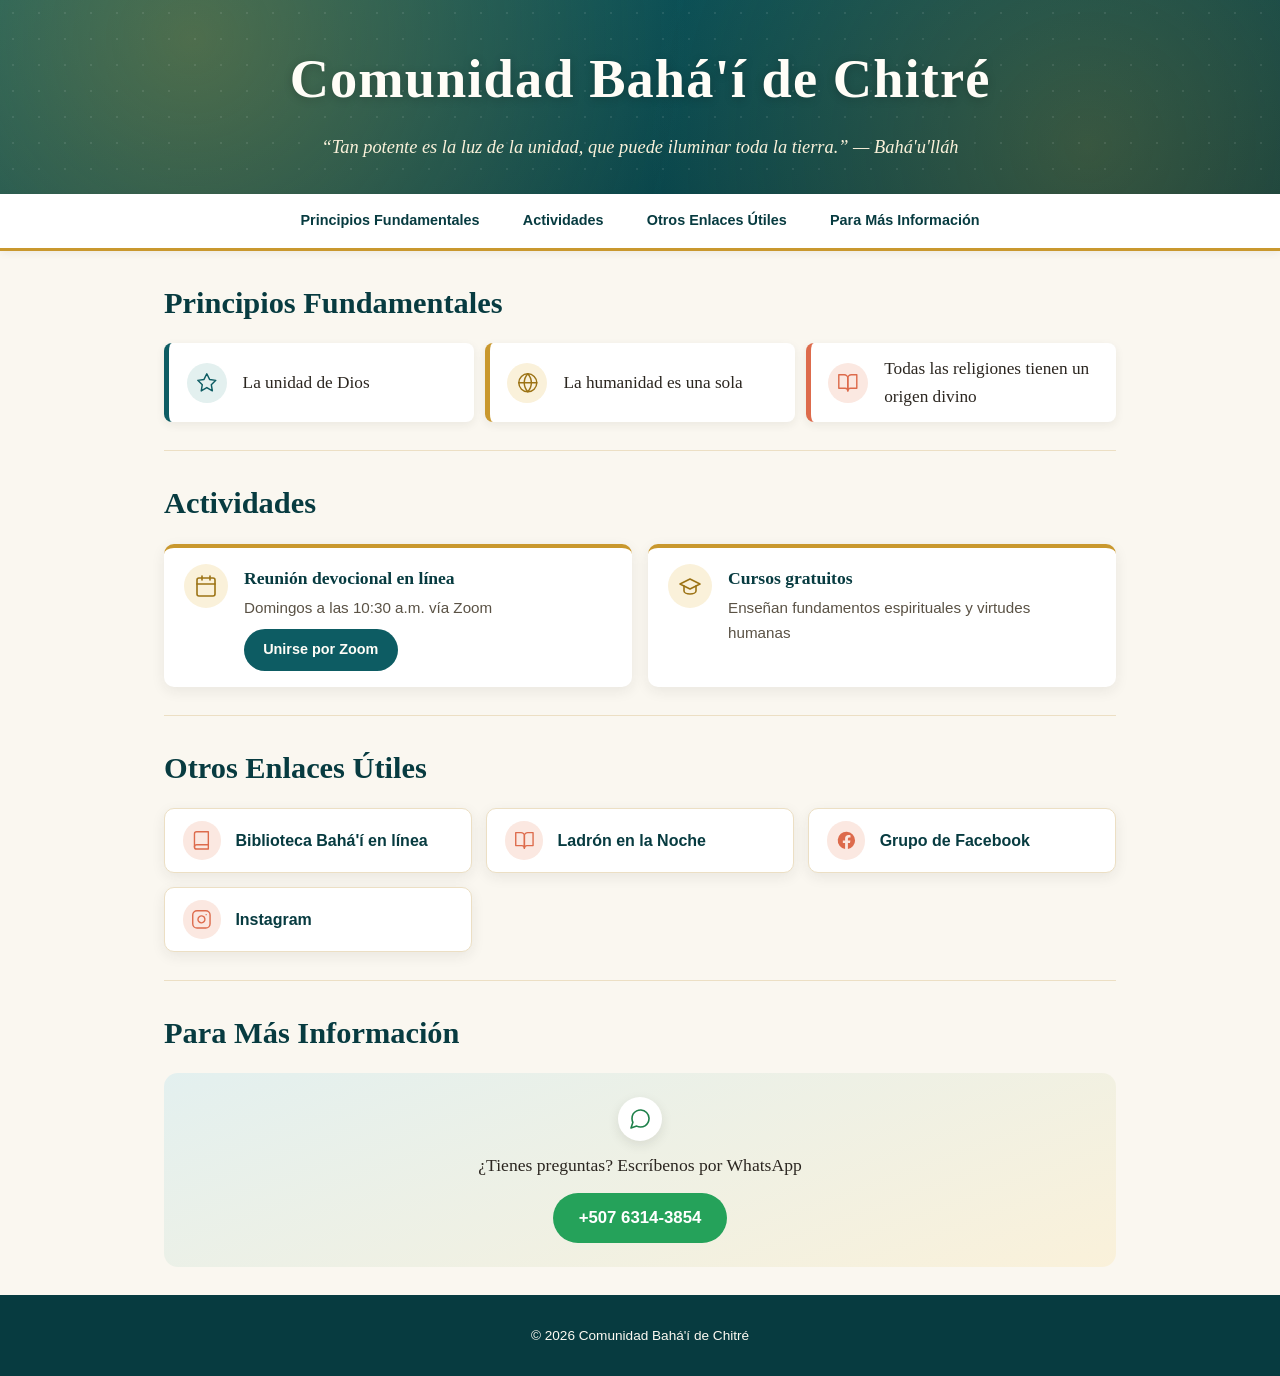
==== chitre_bahais/index.html @ ef7e8d4a "Initial commit: static sites project scaffold Includes chitre_bahais and reserva-sitios-reunion site" ====
<!DOCTYPE html>
<html lang="es">
<head>
<meta charset="UTF-8">
<meta name="viewport" content="width=device-width, initial-scale=1.0">
<title>Comunidad Bahá'í de Chitré</title>
<meta name="description" content="Comunidad Bahá'í de Chitré, Panamá. Principios fundamentales, actividades devocionales, cursos gratuitos y recursos sobre la Fe Bahá'í.">
<meta name="keywords" content="Baha'i, Bahá'í, religión, interreligioso, espiritualidad, el regreso de Cristo, la segunda venida, Chitré">
<link rel="stylesheet" href="style.css">
</head>
<body>

<header class="site-header">
  <div class="site-header-inner">
    <h1>Comunidad Bahá'í de Chitré</h1>
    <p class="quote">&ldquo;Tan potente es la luz de la unidad, que puede iluminar toda la tierra.&rdquo; &mdash; Bahá'u'lláh</p>
  </div>
</header>

<nav class="site-nav">
  <a href="#principios">Principios Fundamentales</a>
  <a href="#actividades">Actividades</a>
  <a href="#enlaces">Otros Enlaces Útiles</a>
  <a href="#contacto">Para Más Información</a>
</nav>

<main>

  <section id="principios">
    <h2>Principios Fundamentales</h2>
    <ul class="principios-list">
        <li class="principio-card card-teal">
          <span class="principio-icon" aria-hidden="true">
            <svg viewBox="0 0 24 24" fill="none" stroke="currentColor" stroke-width="1.6" stroke-linecap="round" stroke-linejoin="round"><path d="M12 2l3.09 6.26L22 9.27l-5 4.87L18.18 21 12 17.27 5.82 21 7 14.14l-5-4.87 6.91-1.01L12 2z"/></svg>
          </span>
          <span class="principio-text">La unidad de Dios</span>
        </li>
        <li class="principio-card card-gold">
          <span class="principio-icon" aria-hidden="true">
            <svg viewBox="0 0 24 24" fill="none" stroke="currentColor" stroke-width="1.6" stroke-linecap="round" stroke-linejoin="round"><circle cx="12" cy="12" r="10"/><line x1="2" y1="12" x2="22" y2="12"/><path d="M12 2a15.3 15.3 0 0 1 4 10 15.3 15.3 0 0 1-4 10 15.3 15.3 0 0 1-4-10 15.3 15.3 0 0 1 4-10z"/></svg>
          </span>
          <span class="principio-text">La humanidad es una sola</span>
        </li>
        <li class="principio-card card-coral">
          <span class="principio-icon" aria-hidden="true">
            <svg viewBox="0 0 24 24" fill="none" stroke="currentColor" stroke-width="1.6" stroke-linecap="round" stroke-linejoin="round"><path d="M2 3h6a4 4 0 0 1 4 4v14a3 3 0 0 0-3-3H2z"/><path d="M22 3h-6a4 4 0 0 0-4 4v14a3 3 0 0 1 3-3h7z"/></svg>
          </span>
          <span class="principio-text">Todas las religiones tienen un origen divino</span>
        </li>
      </ul>
  </section>

  <section id="actividades">
    <h2>Actividades</h2>
    <ul class="actividades-list">
      <li class="actividad-card">
        <span class="actividad-icon" aria-hidden="true">
          <svg viewBox="0 0 24 24" fill="none" stroke="currentColor" stroke-width="1.6" stroke-linecap="round" stroke-linejoin="round"><rect x="3" y="4" width="18" height="18" rx="2" ry="2"/><line x1="16" y1="2" x2="16" y2="6"/><line x1="8" y1="2" x2="8" y2="6"/><line x1="3" y1="10" x2="21" y2="10"/></svg>
        </span>
        <div>
          <strong>Reunión devocional en línea</strong>
          <p>Domingos a las 10:30 a.m. vía Zoom</p>
          <a class="btn btn-teal" href="https://zoom.us/s/91831631344" target="_blank" rel="noopener">Unirse por Zoom</a>
        </div>
      </li>
      <li class="actividad-card">
        <span class="actividad-icon" aria-hidden="true">
          <svg viewBox="0 0 24 24" fill="none" stroke="currentColor" stroke-width="1.6" stroke-linecap="round" stroke-linejoin="round"><path d="M22 10L12 5 2 10l10 5 10-5z"/><path d="M6 12v5c0 1.66 2.69 3 6 3s6-1.34 6-3v-5"/></svg>
        </span>
        <div>
          <strong>Cursos gratuitos</strong>
          <p>Enseñan fundamentos espirituales y virtudes humanas</p>
        </div>
      </li>
    </ul>
  </section>

  <section id="enlaces">
    <h2>Otros Enlaces Útiles</h2>
    <ul class="enlaces-list">
      <li>
        <a class="enlace-card" href="https://bibliotecabahai.com/" target="_blank" rel="noopener">
          <span class="enlace-icon" aria-hidden="true">
            <svg viewBox="0 0 24 24" fill="none" stroke="currentColor" stroke-width="1.6" stroke-linecap="round" stroke-linejoin="round"><path d="M4 19.5A2.5 2.5 0 0 1 6.5 17H20"/><path d="M6.5 2H20v20H6.5A2.5 2.5 0 0 1 4 19.5v-15A2.5 2.5 0 0 1 6.5 2z"/></svg>
          </span>
          Biblioteca Bahá'í en línea
        </a>
      </li>
      <li>
        <a class="enlace-card" href="https://bibliotecabahai.com/index.php/libros/otros-autores/2088-willian-sears-ladron-en-la-noche/file" target="_blank" rel="noopener">
          <span class="enlace-icon" aria-hidden="true">
            <svg viewBox="0 0 24 24" fill="none" stroke="currentColor" stroke-width="1.6" stroke-linecap="round" stroke-linejoin="round"><path d="M2 3h6a4 4 0 0 1 4 4v14a3 3 0 0 0-3-3H2z"/><path d="M22 3h-6a4 4 0 0 0-4 4v14a3 3 0 0 1 3-3h7z"/></svg>
          </span>
          Ladrón en la Noche
        </a>
      </li>
      <li>
        <a class="enlace-card" href="https://www.facebook.com/groups/453924605313100" target="_blank" rel="noopener">
          <span class="enlace-icon" aria-hidden="true">
            <svg viewBox="0 0 24 24" fill="currentColor"><path d="M22 12a10 10 0 1 0-11.5 9.87v-6.99H7.9V12h2.6V9.8c0-2.6 1.55-4.03 3.91-4.03 1.13 0 2.32.2 2.32.2v2.55h-1.3c-1.29 0-1.69.8-1.69 1.62V12h2.88l-.46 2.88h-2.42v6.99A10 10 0 0 0 22 12z"/></svg>
          </span>
          Grupo de Facebook
        </a>
      </li>
      <li>
        <a class="enlace-card" href="https://www.instagram.com/chitrebahai/" target="_blank" rel="noopener">
          <span class="enlace-icon" aria-hidden="true">
            <svg viewBox="0 0 24 24" fill="none" stroke="currentColor" stroke-width="1.6" stroke-linecap="round" stroke-linejoin="round"><rect x="2" y="2" width="20" height="20" rx="5" ry="5"/><path d="M16 11.37A4 4 0 1 1 12.63 8 4 4 0 0 1 16 11.37z"/><line x1="17.5" y1="6.5" x2="17.5" y2="6.5"/></svg>
          </span>
          Instagram
        </a>
      </li>
    </ul>
  </section>

  <section id="contacto">
    <h2>Para Más Información</h2>
    <div class="contacto-card">
      <span class="contacto-icon" aria-hidden="true">
        <svg viewBox="0 0 24 24" fill="none" stroke="currentColor" stroke-width="1.6" stroke-linecap="round" stroke-linejoin="round"><path d="M21 11.5a8.38 8.38 0 0 1-.9 3.8 8.5 8.5 0 0 1-7.6 4.7 8.38 8.38 0 0 1-3.8-.9L3 21l1.9-5.7a8.38 8.38 0 0 1-.9-3.8 8.5 8.5 0 0 1 4.7-7.6 8.38 8.38 0 0 1 3.8-.9h.5a8.48 8.48 0 0 1 8 8v.5z"/></svg>
      </span>
      <p>¿Tienes preguntas? Escríbenos por WhatsApp</p>
      <a class="btn btn-whatsapp" href="https://wa.me/50763143854" target="_blank" rel="noopener">+507 6314-3854</a>
    </div>
  </section>

</main>

<footer class="site-footer">
  <p>&copy; <span id="year"></span> Comunidad Bahá'í de Chitré</p>
</footer>

<script>
  document.getElementById('year').textContent = new Date().getFullYear();
</script>

</body>
</html>
---- chitre_bahais/style.css ----
:root {
  --color-bg: #faf7f0;
  --color-text: #2b2620;
  --color-teal: #0d5c63;
  --color-teal-dark: #073b40;
  --color-teal-light: #e3f0ef;
  --color-gold: #c9982e;
  --color-gold-dark: #9c7315;
  --color-gold-light: #faf1da;
  --color-coral: #dd6b4c;
  --color-coral-light: #fbe8e1;
  --color-surface: #ffffff;
  --color-border: #ecdfc4;
  --color-whatsapp: #25a25a;
  --color-whatsapp-dark: #1d8049;
  --max-width: 1000px;
}

* {
  box-sizing: border-box;
}

body {
  margin: 0;
  font-family: Georgia, "Times New Roman", serif;
  background: var(--color-bg);
  color: var(--color-text);
  line-height: 1.6;
}

/* Header */

.site-header {
  position: relative;
  text-align: center;
  padding: 2.25rem 1.5rem 2rem;
  background:
    radial-gradient(circle at 15% 20%, rgba(201, 152, 46, 0.35) 0, transparent 45%),
    radial-gradient(circle at 85% 75%, rgba(201, 152, 46, 0.25) 0, transparent 40%),
    linear-gradient(160deg, var(--color-teal) 0%, var(--color-teal-dark) 100%);
  color: #fdfaf2;
  overflow: hidden;
}

.site-header::before {
  content: "";
  position: absolute;
  inset: 0;
  background-image: radial-gradient(rgba(255, 255, 255, 0.18) 1.5px, transparent 1.5px);
  background-size: 26px 26px;
  opacity: 0.5;
  pointer-events: none;
}

.site-header-inner {
  position: relative;
}

.site-header h1 {
  margin: 0;
  font-size: clamp(2.1rem, 6vw, 3.4rem);
  letter-spacing: 0.02em;
  color: #fffdf7;
  text-shadow: 0 2px 10px rgba(0, 0, 0, 0.2);
}

.site-header .quote {
  margin: 0.6rem auto 0;
  max-width: 40rem;
  font-size: clamp(1rem, 2.5vw, 1.15rem);
  font-style: italic;
  color: var(--color-gold-light);
}

/* Nav */

.site-nav {
  display: flex;
  flex-wrap: wrap;
  justify-content: center;
  gap: 0.35rem 1.5rem;
  padding: 0.6rem 1rem;
  background: var(--color-surface);
  border-bottom: 3px solid var(--color-gold);
  box-shadow: 0 2px 8px rgba(0, 0, 0, 0.06);
  position: sticky;
  top: 0;
  z-index: 10;
}

.site-nav a {
  color: var(--color-teal-dark);
  text-decoration: none;
  font-family: Arial, Helvetica, sans-serif;
  font-weight: 700;
  font-size: 0.9rem;
  padding: 0.35rem 0.6rem;
  border-radius: 6px;
  transition: background 0.15s ease, color 0.15s ease;
}

.site-nav a:hover,
.site-nav a:focus {
  background: var(--color-gold-light);
  color: var(--color-gold-dark);
}

main {
  max-width: var(--max-width);
  margin: 0 auto;
  padding: 0 1.5rem;
}

section {
  padding: 1.75rem 0;
}

section + section {
  border-top: 1px solid var(--color-border);
}

h2 {
  font-size: clamp(1.5rem, 4vw, 1.9rem);
  color: var(--color-teal-dark);
  margin: 0 0 1rem;
}

/* Principios */

.principios-list {
  list-style: none;
  margin: 0;
  padding: 0;
  display: grid;
  grid-template-columns: repeat(auto-fit, minmax(260px, 1fr));
  gap: 0.65rem;
}

.principio-card {
  display: flex;
  align-items: center;
  gap: 1rem;
  padding: 0.75rem 1.1rem;
  background: var(--color-surface);
  border-left: 5px solid var(--color-teal);
  border-radius: 8px;
  box-shadow: 0 3px 10px rgba(43, 38, 32, 0.07);
  font-size: 1.08rem;
  transition: transform 0.15s ease, box-shadow 0.15s ease;
}

.principio-card:hover {
  transform: translateY(-2px);
  box-shadow: 0 6px 16px rgba(43, 38, 32, 0.12);
}

.principio-card.card-gold {
  border-left-color: var(--color-gold);
}

.principio-card.card-coral {
  border-left-color: var(--color-coral);
}

.principio-icon {
  flex: none;
  display: inline-flex;
  align-items: center;
  justify-content: center;
  width: 2.5rem;
  height: 2.5rem;
  border-radius: 50%;
  background: var(--color-teal-light);
  color: var(--color-teal);
}

.card-gold .principio-icon {
  background: var(--color-gold-light);
  color: var(--color-gold-dark);
}

.card-coral .principio-icon {
  background: var(--color-coral-light);
  color: var(--color-coral);
}

.principio-icon svg {
  width: 1.35rem;
  height: 1.35rem;
}

/* Actividades */

.actividades-list {
  list-style: none;
  margin: 0;
  padding: 0;
  display: grid;
  grid-template-columns: repeat(auto-fit, minmax(260px, 1fr));
  gap: 1rem;
}

.actividad-card {
  display: flex;
  gap: 1rem;
  padding: 1rem 1.25rem;
  background: var(--color-surface);
  border-radius: 10px;
  box-shadow: 0 4px 14px rgba(43, 38, 32, 0.08);
  border-top: 4px solid var(--color-gold);
}

.actividad-icon {
  flex: none;
  display: inline-flex;
  align-items: center;
  justify-content: center;
  width: 2.75rem;
  height: 2.75rem;
  border-radius: 50%;
  background: var(--color-gold-light);
  color: var(--color-gold-dark);
}

.actividad-icon svg {
  width: 1.5rem;
  height: 1.5rem;
}

.actividad-card strong {
  font-size: 1.1rem;
  color: var(--color-teal-dark);
}

.actividad-card p {
  margin: 0.25rem 0 0.5rem;
  font-family: Arial, Helvetica, sans-serif;
  font-size: 0.95rem;
  color: #5a5245;
}

/* Buttons */

.btn {
  display: inline-block;
  padding: 0.6rem 1.2rem;
  border-radius: 999px;
  font-family: Arial, Helvetica, sans-serif;
  font-weight: 700;
  font-size: 0.9rem;
  text-decoration: none;
  transition: transform 0.15s ease, box-shadow 0.15s ease;
}

.btn:hover,
.btn:focus {
  transform: translateY(-1px);
  box-shadow: 0 4px 12px rgba(0, 0, 0, 0.18);
}

.btn-teal {
  background: var(--color-teal);
  color: #fffdf7;
}

.btn-whatsapp {
  background: var(--color-whatsapp);
  color: #ffffff;
  font-size: 1.05rem;
  padding: 0.75rem 1.6rem;
}

.btn-whatsapp:hover {
  background: var(--color-whatsapp-dark);
}

/* Enlaces */

.enlaces-list {
  list-style: none;
  margin: 0;
  padding: 0;
  display: grid;
  grid-template-columns: repeat(auto-fit, minmax(230px, 1fr));
  gap: 0.9rem;
}

.enlace-card {
  display: flex;
  align-items: center;
  gap: 0.9rem;
  padding: 0.75rem 1.1rem;
  background: var(--color-surface);
  border-radius: 10px;
  box-shadow: 0 4px 14px rgba(43, 38, 32, 0.08);
  color: var(--color-teal-dark);
  text-decoration: none;
  font-family: Arial, Helvetica, sans-serif;
  font-weight: 700;
  font-size: 1rem;
  border: 1px solid var(--color-border);
  transition: transform 0.15s ease, box-shadow 0.15s ease, border-color 0.15s ease;
}

.enlace-card:hover,
.enlace-card:focus {
  transform: translateY(-2px);
  box-shadow: 0 8px 18px rgba(43, 38, 32, 0.14);
  border-color: var(--color-gold);
  color: var(--color-gold-dark);
}

.enlace-icon {
  flex: none;
  display: inline-flex;
  align-items: center;
  justify-content: center;
  width: 2.4rem;
  height: 2.4rem;
  border-radius: 50%;
  background: var(--color-coral-light);
  color: var(--color-coral);
}

.enlace-icon svg {
  width: 1.3rem;
  height: 1.3rem;
}

/* Contacto */

.contacto-card {
  text-align: center;
  padding: 1.5rem 1.5rem;
  background: linear-gradient(160deg, var(--color-teal-light), var(--color-gold-light));
  border-radius: 14px;
}

.contacto-icon {
  display: inline-flex;
  align-items: center;
  justify-content: center;
  width: 2.75rem;
  height: 2.75rem;
  border-radius: 50%;
  background: var(--color-surface);
  color: var(--color-whatsapp-dark);
  box-shadow: 0 4px 12px rgba(43, 38, 32, 0.1);
  margin-bottom: 0.6rem;
}

.contacto-icon svg {
  width: 1.5rem;
  height: 1.5rem;
}

.contacto-card p {
  margin: 0 0 0.85rem;
  font-size: 1.1rem;
}

/* Footer */

.site-footer {
  text-align: center;
  padding: 1rem 1rem;
  font-family: Arial, Helvetica, sans-serif;
  font-size: 0.85rem;
  color: #fdfaf2;
  background: var(--color-teal-dark);
}

@media (max-width: 600px) {
  .site-nav {
    gap: 0.5rem 0.75rem;
  }

  section {
    padding: 1.5rem 0;
  }

  .actividad-card {
    flex-direction: column;
  }
}
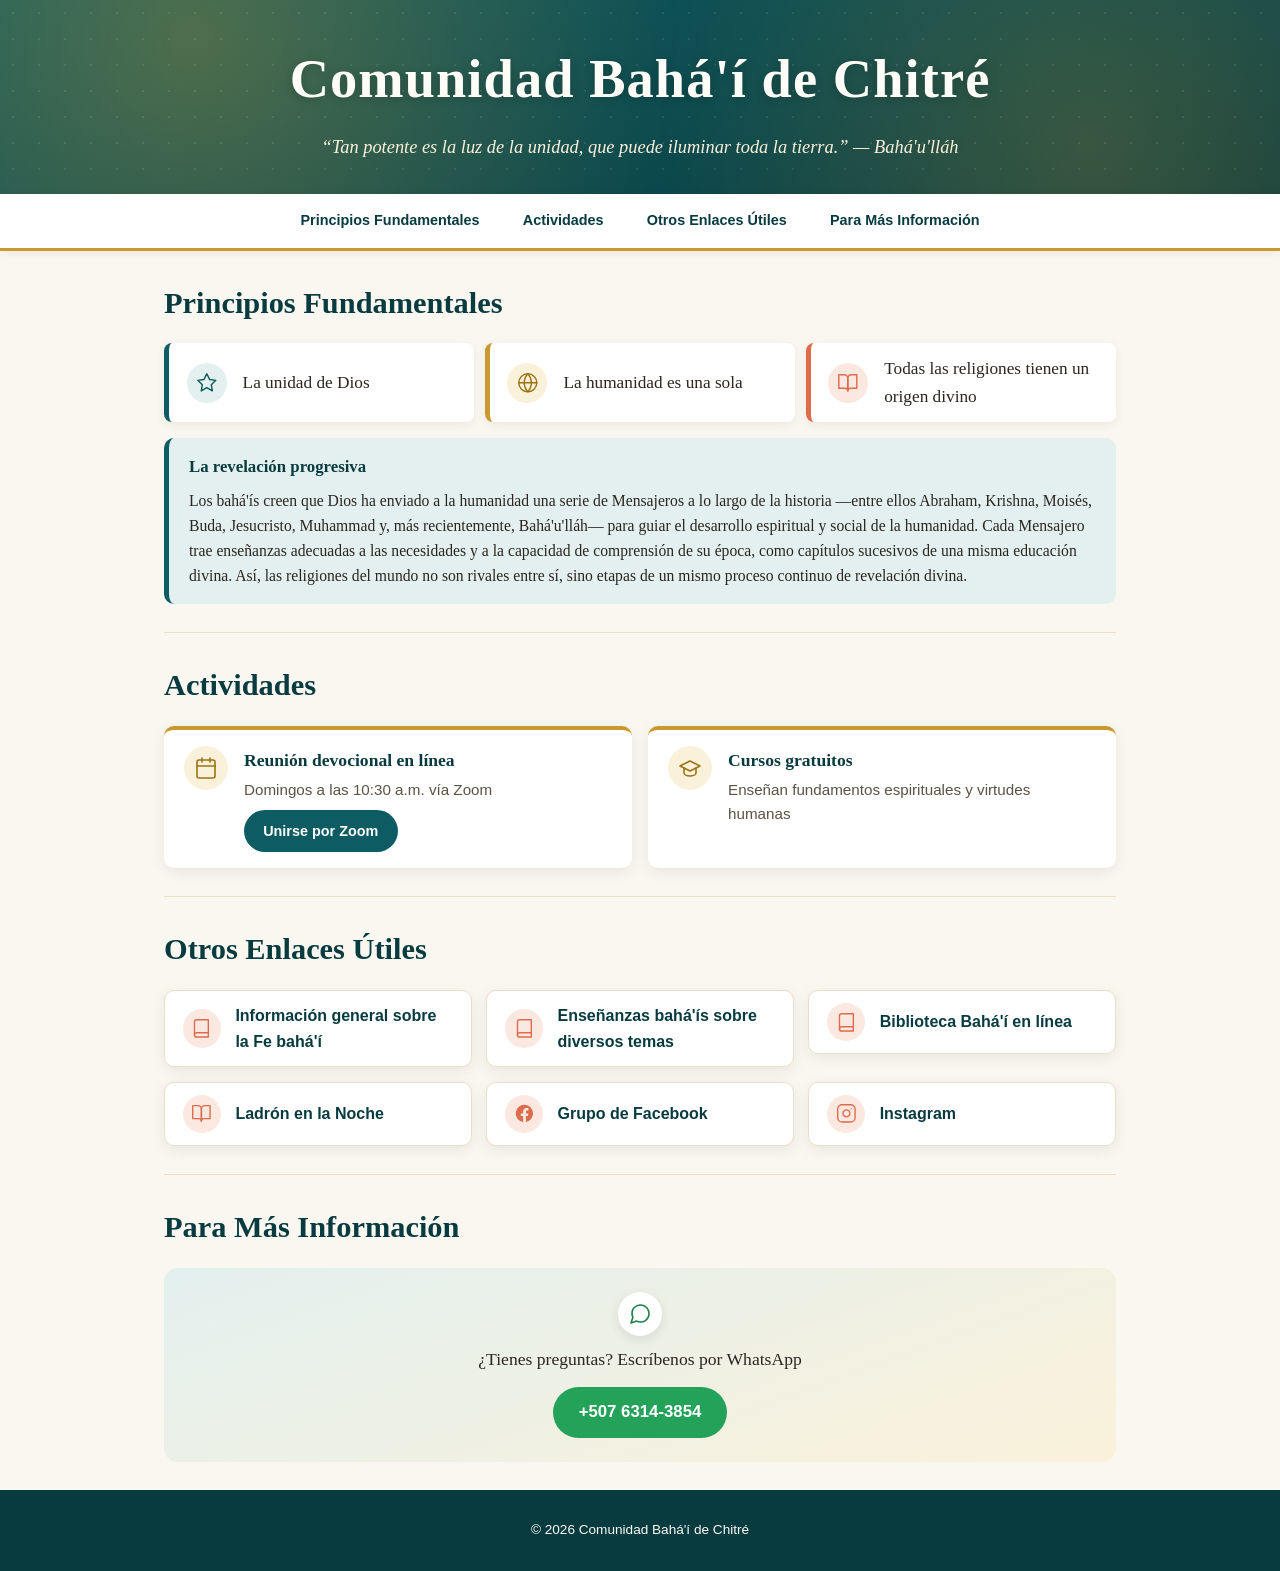
==== commit ca46ddd6: "more changes to main site" ====
--- a/chitre_bahais/index.html
+++ b/chitre_bahais/index.html
@@ -1,7 +1,21 @@
 <!DOCTYPE html>
 <html lang="es">
 <head>
-<meta charset="UTF-8">
+  <!-- Google tag (gtag.js) -->
+  <script async src="https://www.googletagmanager.com/gtag/js?id=AW-993371317"></script>
+  <script>
+    window.dataLayer = window.dataLayer || [];
+    function gtag(){dataLayer.push(arguments);}
+    gtag('js', new Date());
+
+    gtag('config', 'AW-993371317');
+  </script>
+  <!-- Event snippet for Website traffic conversion page -->
+  <script>
+    gtag('event', 'conversion', {'send_to': 'AW-993371317/CTbMCI2s14sYELXJ1tkD'});
+  </script>
+
+  <meta charset="UTF-8">
 <meta name="viewport" content="width=device-width, initial-scale=1.0">
 <title>Comunidad Bahá'í de Chitré</title>
 <meta name="description" content="Comunidad Bahá'í de Chitré, Panamá. Principios fundamentales, actividades devocionales, cursos gratuitos y recursos sobre la Fe Bahá'í.">
@@ -48,6 +62,10 @@
           <span class="principio-text">Todas las religiones tienen un origen divino</span>
         </li>
       </ul>
+      <div class="principios-note">
+        <h3>La revelación progresiva</h3>
+        <p>Los bahá'ís creen que Dios ha enviado a la humanidad una serie de Mensajeros a lo largo de la historia &mdash;entre ellos Abraham, Krishna, Moisés, Buda, Jesucristo, Muhammad y, más recientemente, Bahá'u'lláh&mdash; para guiar el desarrollo espiritual y social de la humanidad. Cada Mensajero trae enseñanzas adecuadas a las necesidades y a la capacidad de comprensión de su época, como capítulos sucesivos de una misma educación divina. Así, las religiones del mundo no son rivales entre sí, sino etapas de un mismo proceso continuo de revelación divina.</p>
+      </div>
   </section>
 
   <section id="actividades">
@@ -78,6 +96,22 @@
   <section id="enlaces">
     <h2>Otros Enlaces Útiles</h2>
     <ul class="enlaces-list">
+      <li>
+        <a class="enlace-card" href="https://www.bahai.org/es" target="_blank" rel="noopener">
+          <span class="enlace-icon" aria-hidden="true">
+            <svg viewBox="0 0 24 24" fill="none" stroke="currentColor" stroke-width="1.6" stroke-linecap="round" stroke-linejoin="round"><path d="M4 19.5A2.5 2.5 0 0 1 6.5 17H20"/><path d="M6.5 2H20v20H6.5A2.5 2.5 0 0 1 4 19.5v-15A2.5 2.5 0 0 1 6.5 2z"/></svg>
+          </span>
+          Información general sobre la Fe bahá'í
+        </a>
+      </li>
+      <li>
+        <a class="enlace-card" href="https://bahaiteachings.org/es/" target="_blank" rel="noopener">
+          <span class="enlace-icon" aria-hidden="true">
+            <svg viewBox="0 0 24 24" fill="none" stroke="currentColor" stroke-width="1.6" stroke-linecap="round" stroke-linejoin="round"><path d="M4 19.5A2.5 2.5 0 0 1 6.5 17H20"/><path d="M6.5 2H20v20H6.5A2.5 2.5 0 0 1 4 19.5v-15A2.5 2.5 0 0 1 6.5 2z"/></svg>
+          </span>
+          Enseñanzas bahá'ís sobre diversos temas
+        </a>
+      </li>
       <li>
         <a class="enlace-card" href="https://bibliotecabahai.com/" target="_blank" rel="noopener">
           <span class="enlace-icon" aria-hidden="true">
--- a/chitre_bahais/style.css
+++ b/chitre_bahais/style.css
@@ -189,6 +189,26 @@
   height: 1.35rem;
 }
 
+.principios-note {
+  margin-top: 1rem;
+  padding: 1rem 1.25rem;
+  background: var(--color-teal-light);
+  border-radius: 10px;
+  border-left: 5px solid var(--color-teal);
+}
+
+.principios-note h3 {
+  margin: 0 0 0.4rem;
+  font-size: 1.05rem;
+  color: var(--color-teal-dark);
+}
+
+.principios-note p {
+  margin: 0;
+  font-size: 0.98rem;
+  color: var(--color-text);
+}
+
 /* Actividades */
 
 .actividades-list {
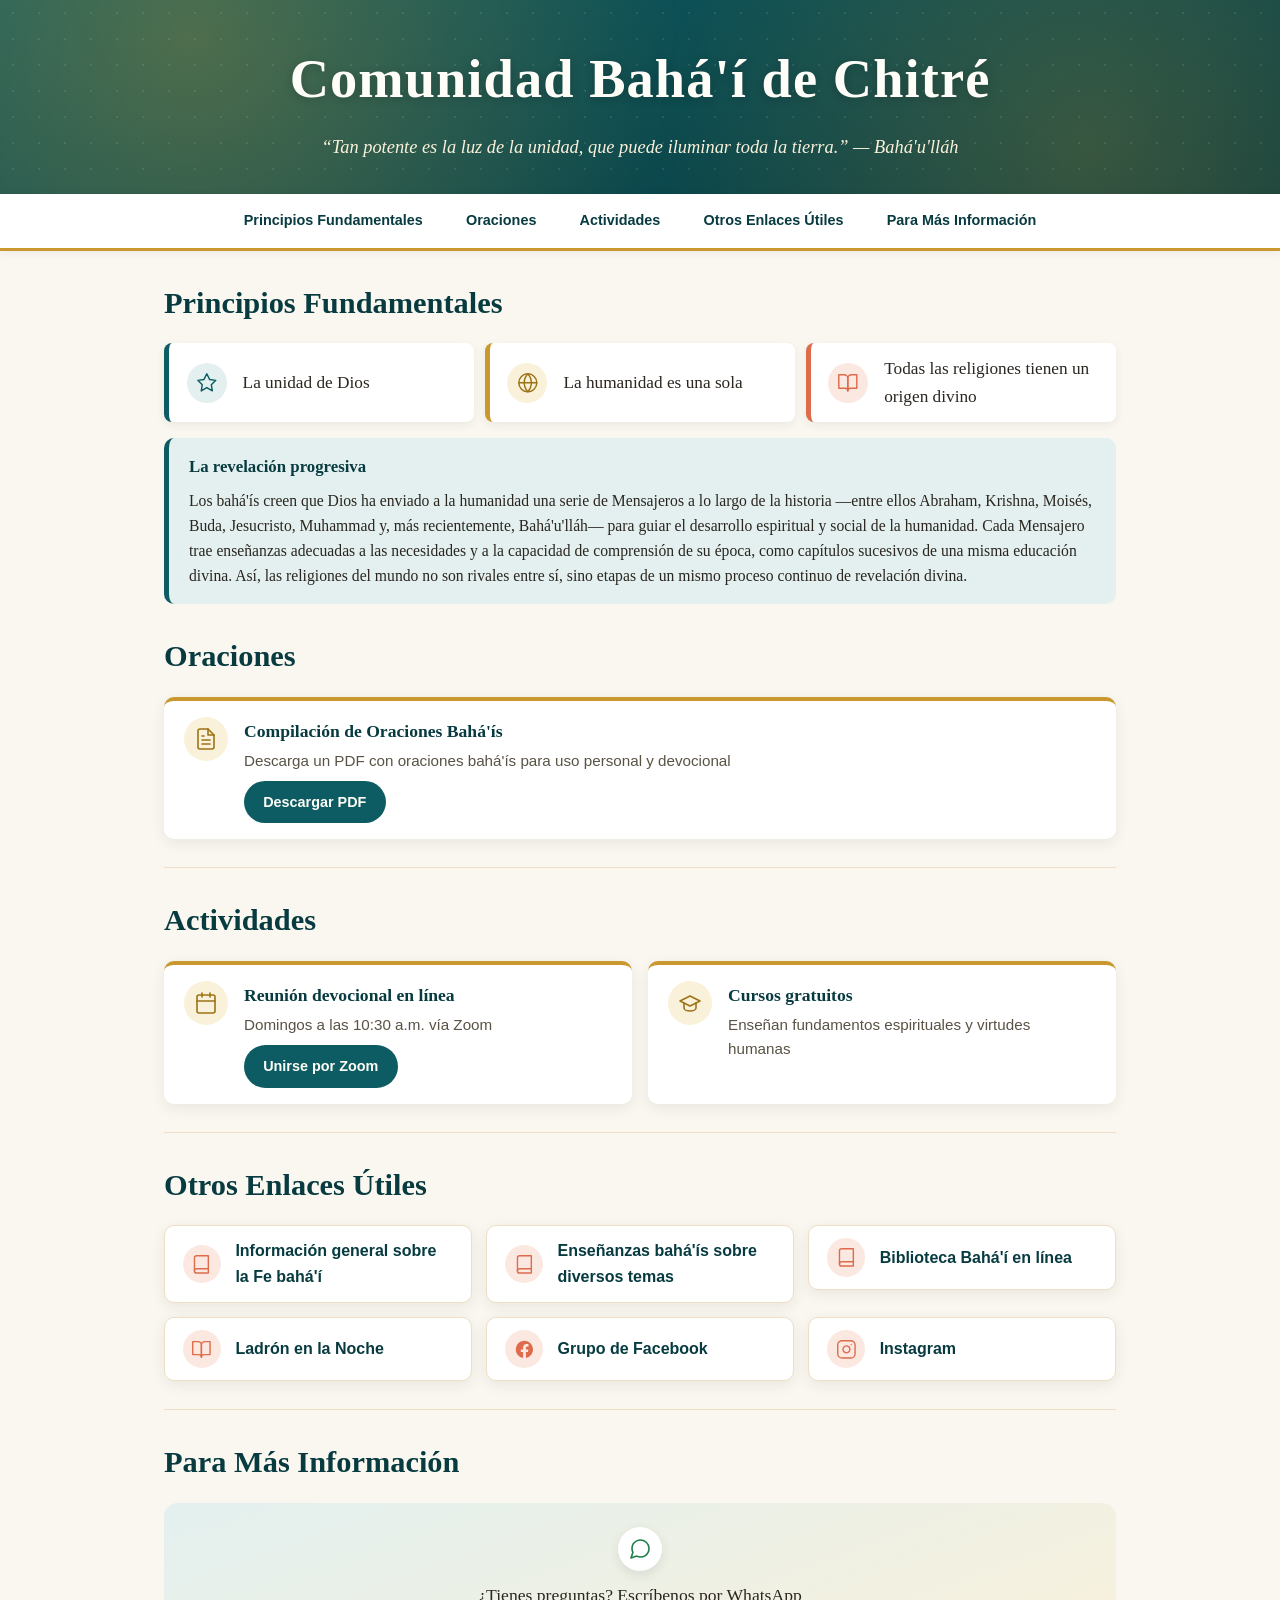
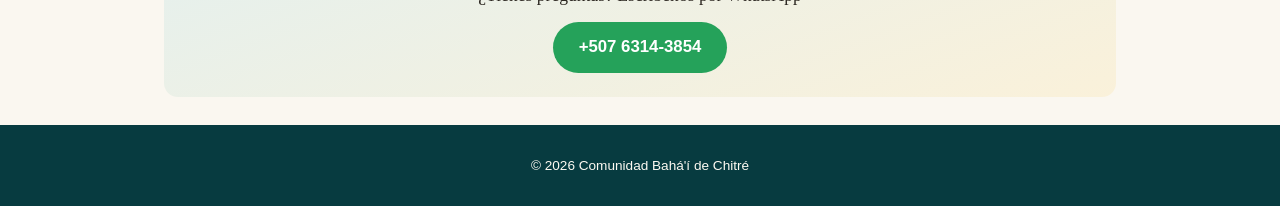
==== commit 8f84732d: "added oracion section" ====
--- a/chitre_bahais/index.html
+++ b/chitre_bahais/index.html
@@ -19,7 +19,7 @@
 <meta name="viewport" content="width=device-width, initial-scale=1.0">
 <title>Comunidad Bahá'í de Chitré</title>
 <meta name="description" content="Comunidad Bahá'í de Chitré, Panamá. Principios fundamentales, actividades devocionales, cursos gratuitos y recursos sobre la Fe Bahá'í.">
-<meta name="keywords" content="Baha'i, Bahá'í, religión, interreligioso, espiritualidad, el regreso de Cristo, la segunda venida, Chitré">
+<meta name="keywords" content="Baha'i, Bahá'í, religión,oracion, Dios, interreligioso, espiritualidad, el regreso de Cristo, la segunda venida, Chitré">
 <link rel="stylesheet" href="style.css">
 </head>
 <body>
@@ -33,6 +33,7 @@
 
 <nav class="site-nav">
   <a href="#principios">Principios Fundamentales</a>
+  <a href="#oraciones">Oraciones</a>
   <a href="#actividades">Actividades</a>
   <a href="#enlaces">Otros Enlaces Útiles</a>
   <a href="#contacto">Para Más Información</a>
@@ -66,6 +67,22 @@
         <h3>La revelación progresiva</h3>
         <p>Los bahá'ís creen que Dios ha enviado a la humanidad una serie de Mensajeros a lo largo de la historia &mdash;entre ellos Abraham, Krishna, Moisés, Buda, Jesucristo, Muhammad y, más recientemente, Bahá'u'lláh&mdash; para guiar el desarrollo espiritual y social de la humanidad. Cada Mensajero trae enseñanzas adecuadas a las necesidades y a la capacidad de comprensión de su época, como capítulos sucesivos de una misma educación divina. Así, las religiones del mundo no son rivales entre sí, sino etapas de un mismo proceso continuo de revelación divina.</p>
       </div>
+  </section>
+
+  <section id="oraciones" class="no-border-top">
+    <h2>Oraciones</h2>
+    <ul class="actividades-list">
+      <li class="actividad-card">
+        <span class="actividad-icon" aria-hidden="true">
+          <svg viewBox="0 0 24 24" fill="none" stroke="currentColor" stroke-width="1.6" stroke-linecap="round" stroke-linejoin="round"><path d="M14 2H6a2 2 0 0 0-2 2v16a2 2 0 0 0 2 2h12a2 2 0 0 0 2-2V8z"/><polyline points="14 2 14 8 20 8"/><line x1="16" y1="13" x2="8" y2="13"/><line x1="16" y1="17" x2="8" y2="17"/><polyline points="10 9 9 9 8 9"/></svg>
+        </span>
+        <div>
+          <strong>Compilación de Oraciones Bahá'ís</strong>
+          <p>Descarga un PDF con oraciones bahá'ís para uso personal y devocional</p>
+          <a class="btn btn-teal" href="Oraciones_Bahais.pdf" download>Descargar PDF</a>
+        </div>
+      </li>
+    </ul>
   </section>
 
   <section id="actividades">
--- a/chitre_bahais/style.css
+++ b/chitre_bahais/style.css
@@ -119,6 +119,11 @@
   border-top: 1px solid var(--color-border);
 }
 
+section.no-border-top {
+  border-top: none;
+  padding-top: 0;
+}
+
 h2 {
   font-size: clamp(1.5rem, 4vw, 1.9rem);
   color: var(--color-teal-dark);
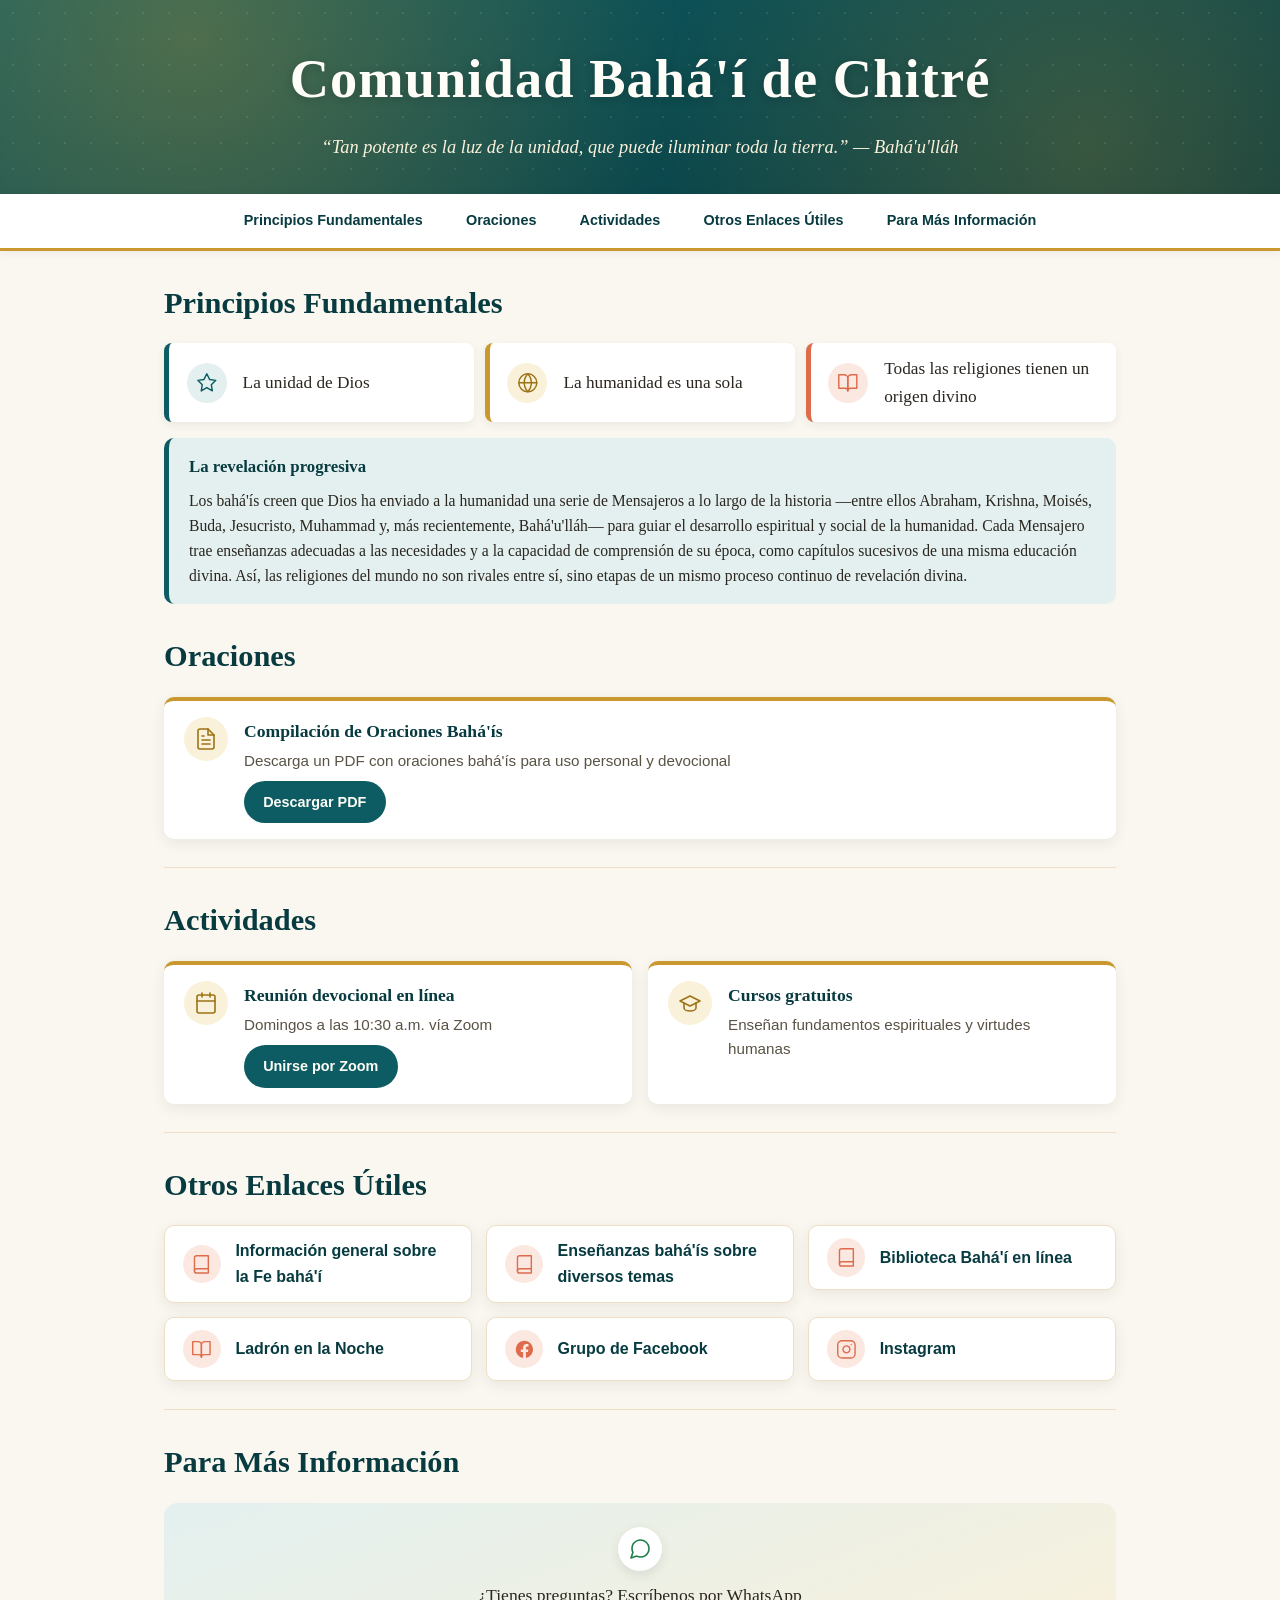
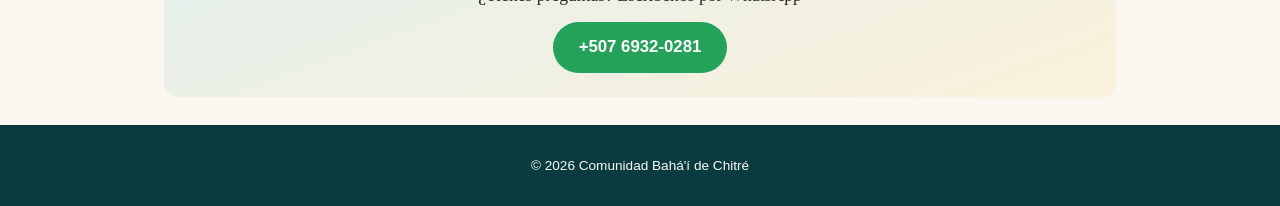
==== commit f739e720: "added oracion section" ====
--- a/chitre_bahais/index.html
+++ b/chitre_bahais/index.html
@@ -171,7 +171,7 @@
         <svg viewBox="0 0 24 24" fill="none" stroke="currentColor" stroke-width="1.6" stroke-linecap="round" stroke-linejoin="round"><path d="M21 11.5a8.38 8.38 0 0 1-.9 3.8 8.5 8.5 0 0 1-7.6 4.7 8.38 8.38 0 0 1-3.8-.9L3 21l1.9-5.7a8.38 8.38 0 0 1-.9-3.8 8.5 8.5 0 0 1 4.7-7.6 8.38 8.38 0 0 1 3.8-.9h.5a8.48 8.48 0 0 1 8 8v.5z"/></svg>
       </span>
       <p>¿Tienes preguntas? Escríbenos por WhatsApp</p>
-      <a class="btn btn-whatsapp" href="https://wa.me/50763143854" target="_blank" rel="noopener">+507 6314-3854</a>
+      <a class="btn btn-whatsapp" href="https://wa.me/50769320281" target="_blank" rel="noopener">+507 6932-0281</a>
     </div>
   </section>
 
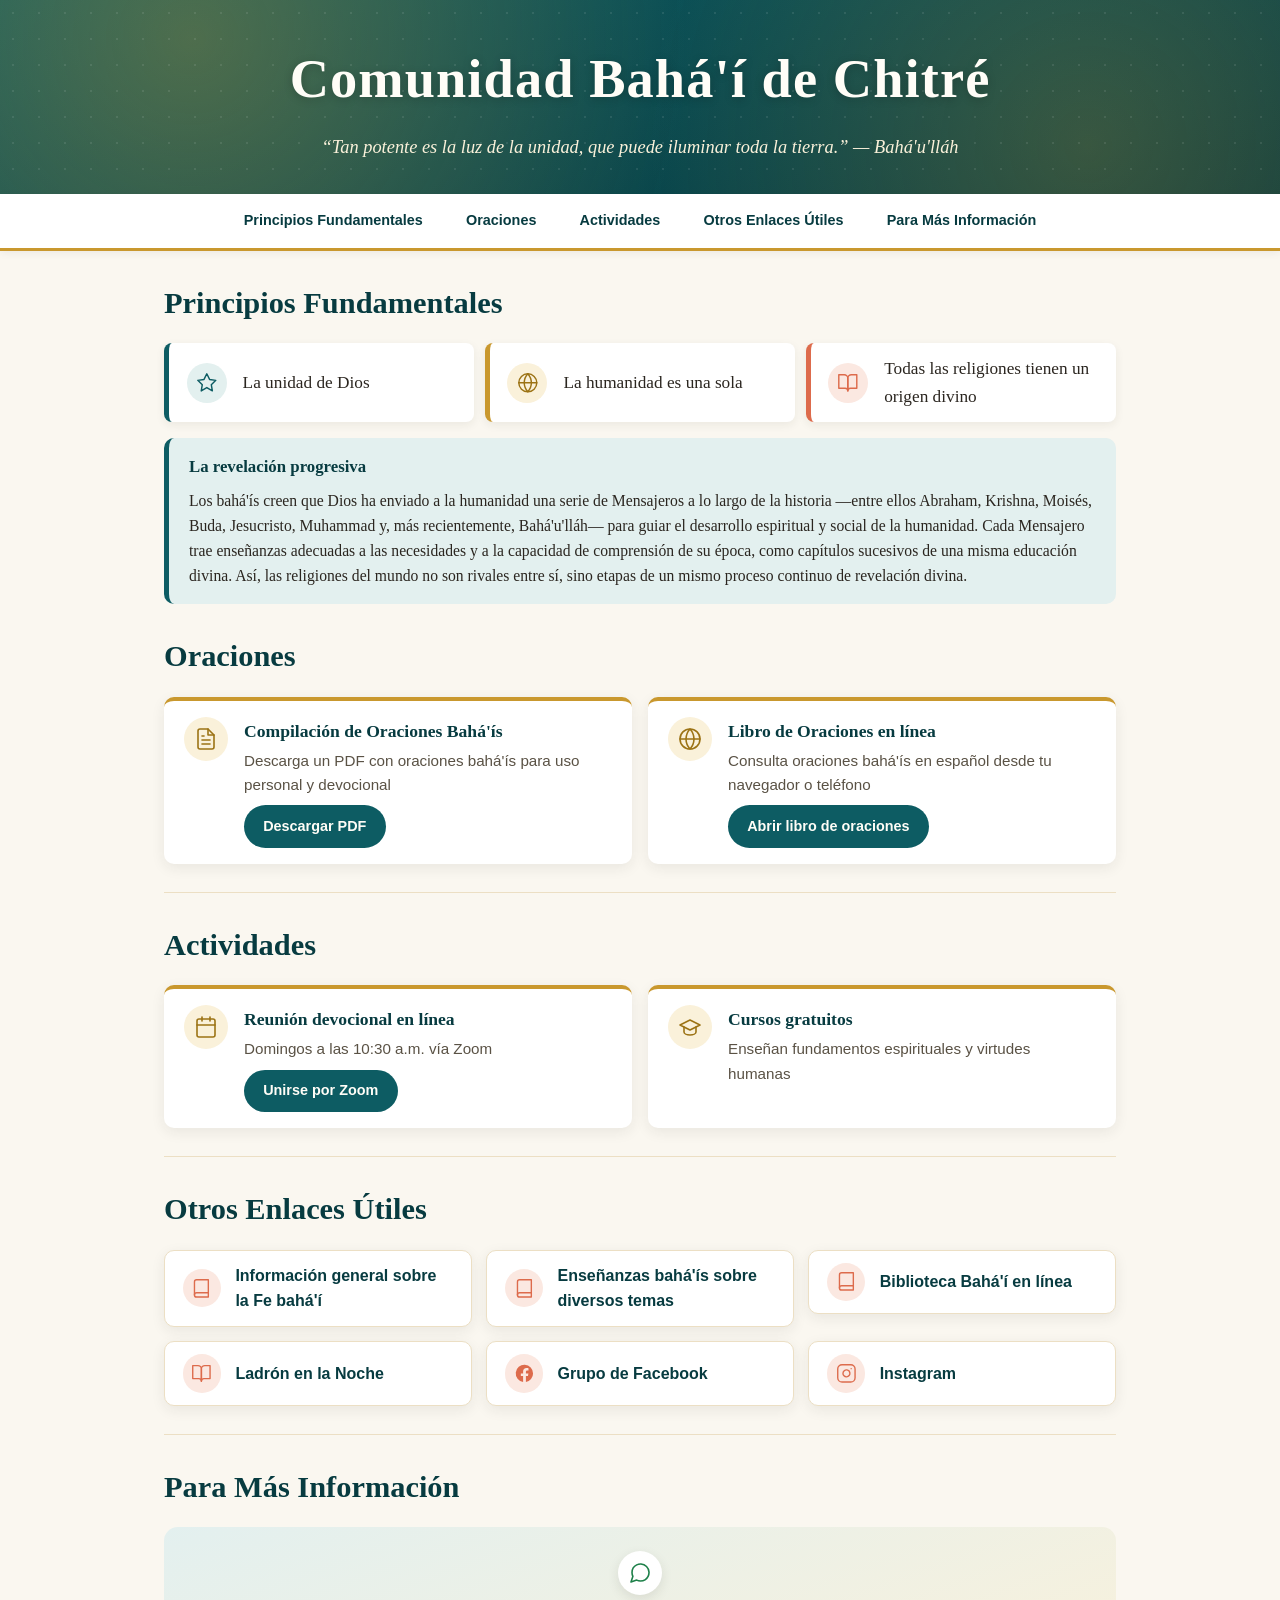
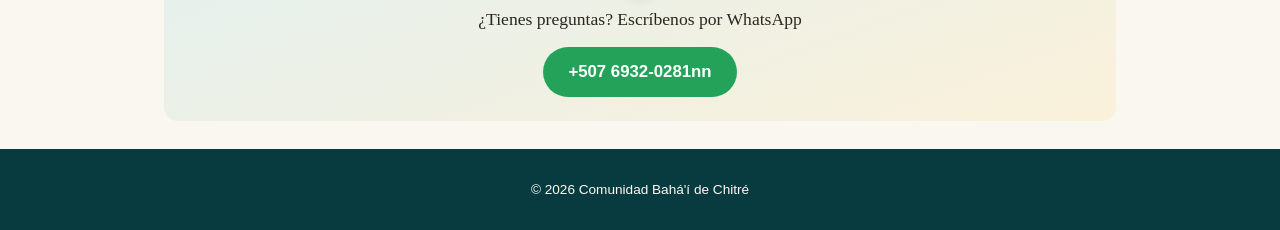
==== commit eef52e1f: "added online bahai prayers" ====
--- a/chitre_bahais/index.html
+++ b/chitre_bahais/index.html
@@ -80,6 +80,16 @@
           <strong>Compilación de Oraciones Bahá'ís</strong>
           <p>Descarga un PDF con oraciones bahá'ís para uso personal y devocional</p>
           <a class="btn btn-teal" href="Oraciones_Bahais.pdf" download>Descargar PDF</a>
+        </div>
+      </li>
+      <li class="actividad-card">
+        <span class="actividad-icon" aria-hidden="true">
+          <svg viewBox="0 0 24 24" fill="none" stroke="currentColor" stroke-width="1.6" stroke-linecap="round" stroke-linejoin="round"><circle cx="12" cy="12" r="10"/><line x1="2" y1="12" x2="22" y2="12"/><path d="M12 2a15.3 15.3 0 0 1 4 10 15.3 15.3 0 0 1-4 10 15.3 15.3 0 0 1-4-10 15.3 15.3 0 0 1 4-10z"/></svg>
+        </span>
+        <div>
+          <strong>Libro de Oraciones en línea</strong>
+          <p>Consulta oraciones bahá'ís en español desde tu navegador o teléfono</p>
+          <a class="btn btn-teal" href="https://www.bahaiprayers.app/?l=es" target="_blank" rel="noopener">Abrir libro de oraciones</a>
         </div>
       </li>
     </ul>
@@ -171,7 +181,7 @@
         <svg viewBox="0 0 24 24" fill="none" stroke="currentColor" stroke-width="1.6" stroke-linecap="round" stroke-linejoin="round"><path d="M21 11.5a8.38 8.38 0 0 1-.9 3.8 8.5 8.5 0 0 1-7.6 4.7 8.38 8.38 0 0 1-3.8-.9L3 21l1.9-5.7a8.38 8.38 0 0 1-.9-3.8 8.5 8.5 0 0 1 4.7-7.6 8.38 8.38 0 0 1 3.8-.9h.5a8.48 8.48 0 0 1 8 8v.5z"/></svg>
       </span>
       <p>¿Tienes preguntas? Escríbenos por WhatsApp</p>
-      <a class="btn btn-whatsapp" href="https://wa.me/50769320281" target="_blank" rel="noopener">+507 6932-0281</a>
+      <a class="btn btn-whatsapp" href="https://wa.me/50769320281" target="_blank" rel="noopener">+507 6932-0281nn</a>
     </div>
   </section>
 
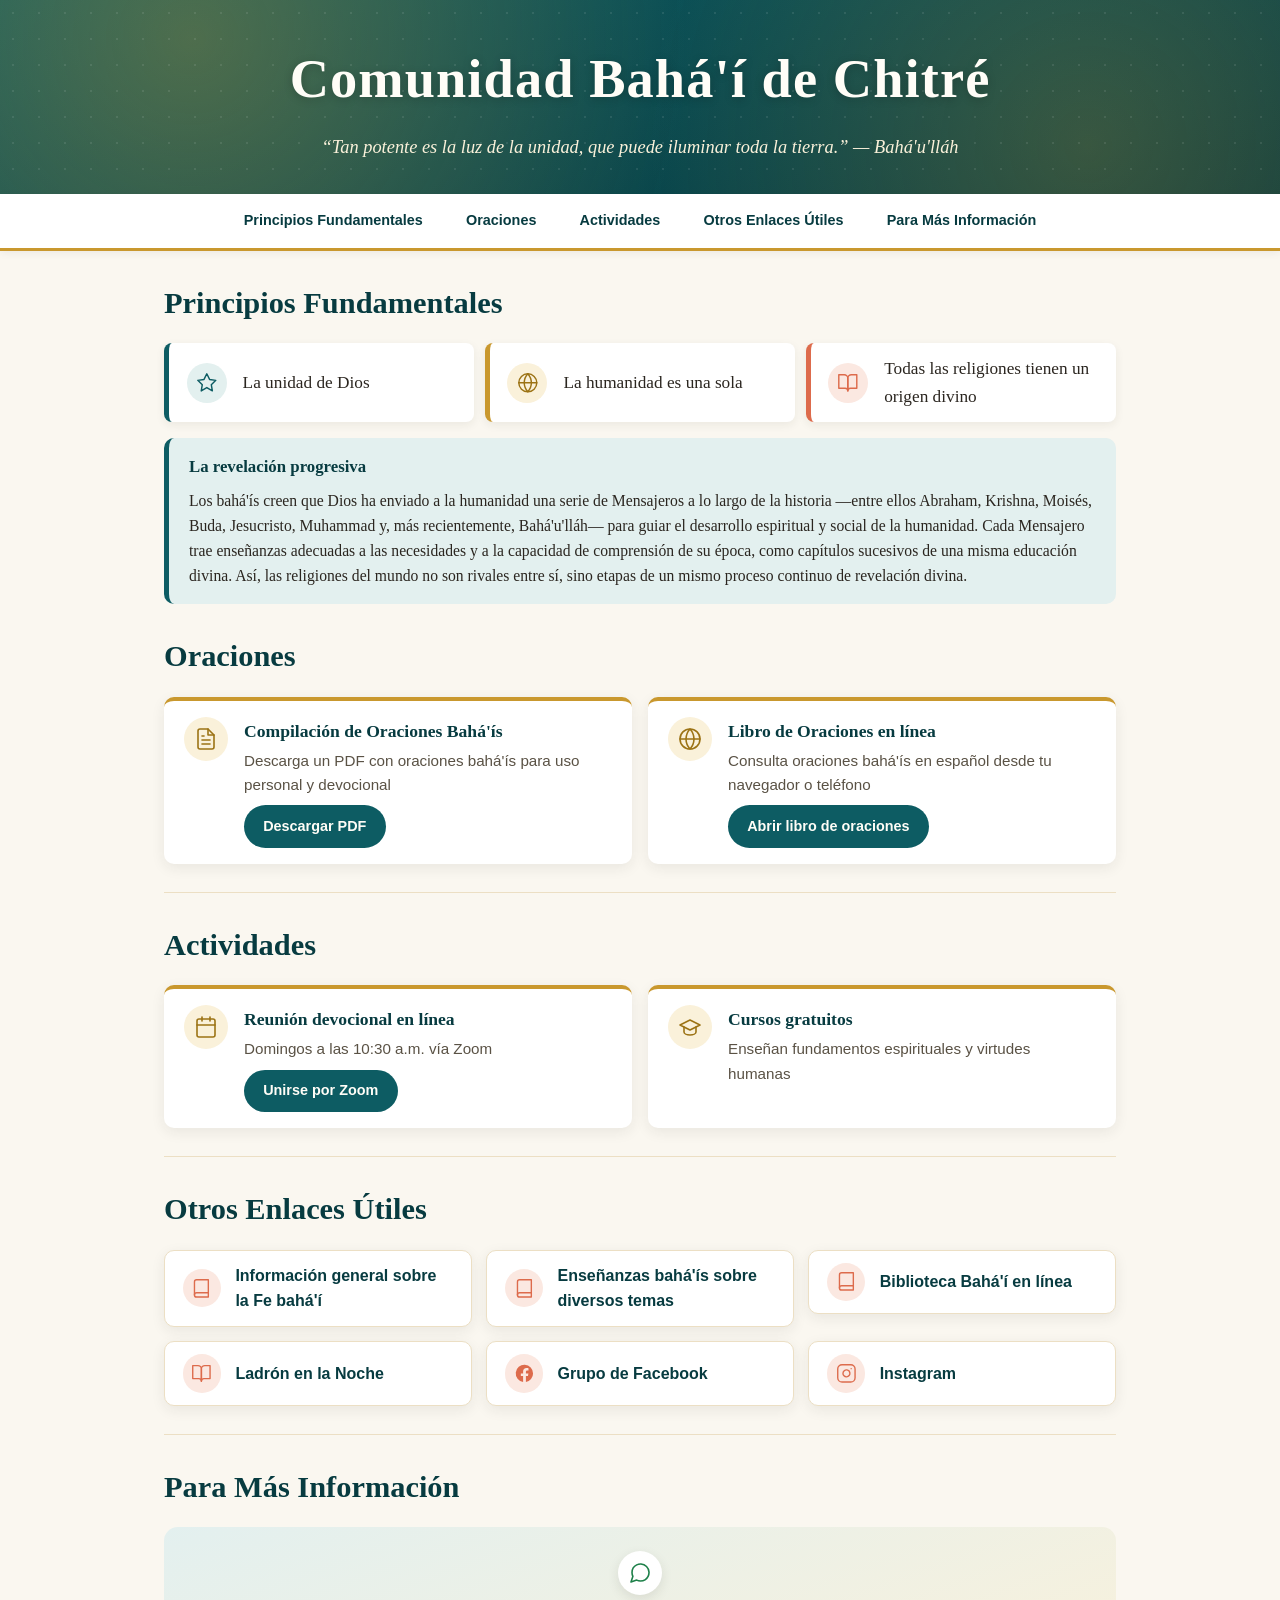
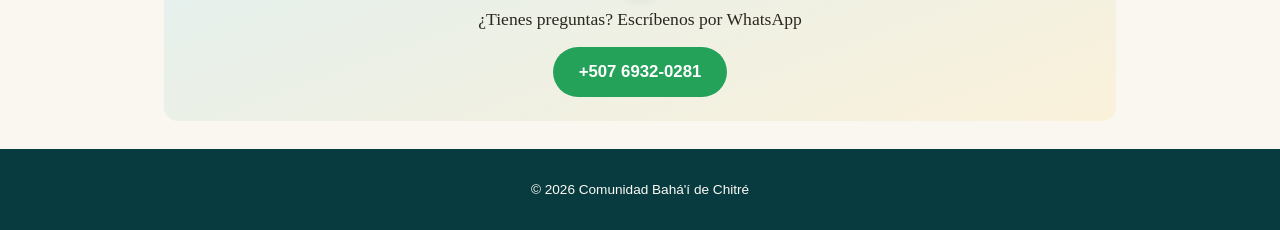
==== commit 0e44ea17: "added online bahai prayers" ====
--- a/chitre_bahais/index.html
+++ b/chitre_bahais/index.html
@@ -181,7 +181,7 @@
         <svg viewBox="0 0 24 24" fill="none" stroke="currentColor" stroke-width="1.6" stroke-linecap="round" stroke-linejoin="round"><path d="M21 11.5a8.38 8.38 0 0 1-.9 3.8 8.5 8.5 0 0 1-7.6 4.7 8.38 8.38 0 0 1-3.8-.9L3 21l1.9-5.7a8.38 8.38 0 0 1-.9-3.8 8.5 8.5 0 0 1 4.7-7.6 8.38 8.38 0 0 1 3.8-.9h.5a8.48 8.48 0 0 1 8 8v.5z"/></svg>
       </span>
       <p>¿Tienes preguntas? Escríbenos por WhatsApp</p>
-      <a class="btn btn-whatsapp" href="https://wa.me/50769320281" target="_blank" rel="noopener">+507 6932-0281nn</a>
+      <a class="btn btn-whatsapp" href="https://wa.me/50769320281" target="_blank" rel="noopener">+507 6932-0281</a>
     </div>
   </section>
 
